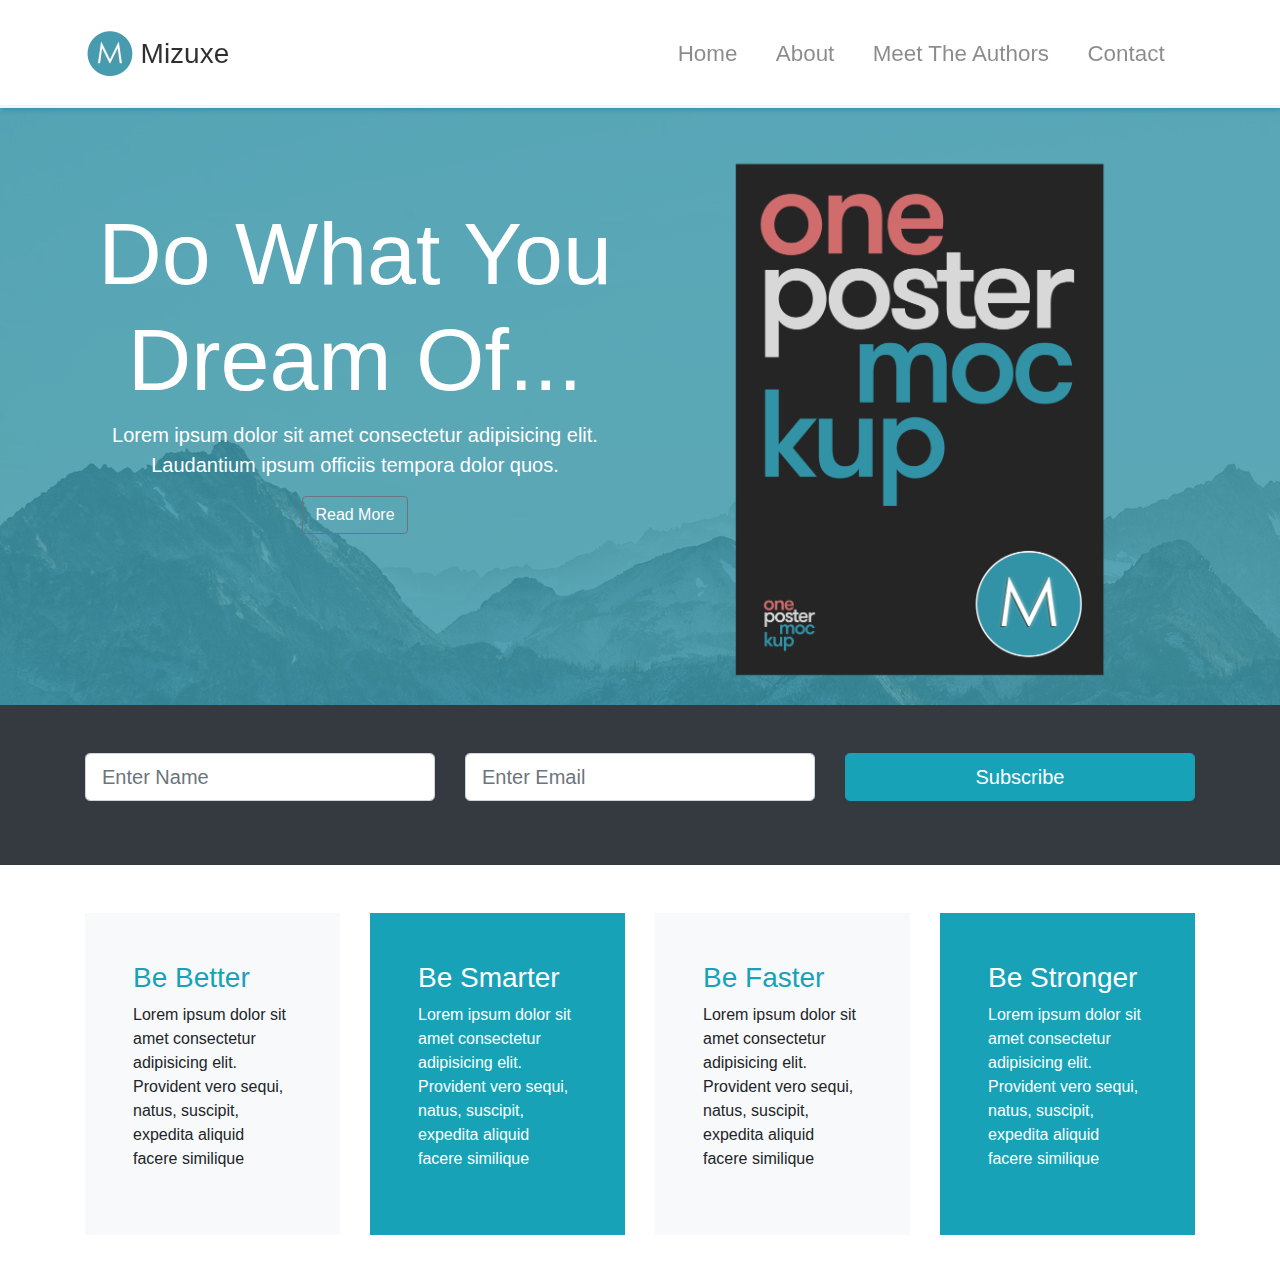
==== 2. Mizuxe Book Theme/index.html @ e7db01a5 "Mizuxe book theme is being developed." ====
<!DOCTYPE html>
<html lang="en">
  <head>
    <meta charset="UTF-8" />
    <meta name="viewport" content="width=device-width, initial-scale=1.0" />
    <meta http-equiv="X-UA-Compatible" content="ie=edge" />
    <link
      rel="stylesheet"
      href="https://use.fontawesome.com/releases/v5.0.13/css/all.css"
      integrity="sha384-DNOHZ68U8hZfKXOrtjWvjxusGo9WQnrNx2sqG0tfsghAvtVlRW3tvkXWZh58N9jp"
      crossorigin="anonymous"
    />
    <link rel="stylesheet" href="css/bootstrap.css" />
    <link rel="stylesheet" href="css/style.css" />
    <title>Bootstrap Mizuxe Book Theme</title>
  </head>

  <body data-spy="scroll" data-target="#main-nav" id="home">
    <nav class="navbar navbar-expand-md navbar-light fixed-top py-4" id="main-nav">
      <div class="container">
        <a href="#home" class="navbar-brand">
          <img src="img/mlogo.png" width="50" height="50" alt="" />
          <h3 class="d-inline align-middle">Mizuxe</h3>
        </a>
        <button class="navbar-toggler" data-toggle="collapse" data-target="#nabarCollapse">
          <span class="navbar-toggler-icon"></span>
        </button>
        <div id="navbarCollapse" class="collapse navbar-collapse">
          <ul class="navbar-nav ml-auto">
            <li class="nav-item"><a href="#home" class="nav-link">Home</a></li>
            <li class="nav-item"><a href="" class="nav-link">About</a></li>
            <li class="nav-item"><a href="" class="nav-link">Meet The Authors</a></li>
            <li class="nav-item"><a href="" class="nav-link">Contact</a></li>
          </ul>
        </div>
      </div>
    </nav>

    <!-- showcase & newsletter-->
    <section id="showcase">
      <div class="primary-overlay text-white">
        <div class="container">
          <div class="row">
            <div class="col-lg-6  text-center">
              <h1 class="display-2 mt-5 pt-5">Do What You Dream Of...</h2>
              <p class="lead">Lorem ipsum dolor sit amet consectetur adipisicing elit. Laudantium ipsum officiis tempora dolor quos.</p>
              <a href="#" class="btn btn-outline-secondary text-white"><i class="fas fa-arrow-right"></i> Read More</a>
            </div>
            <div class="col-lg-6">
              <img src="img/book.png" alt="" class="img-fluid d-none d-lg-block">
            </div>
          </div>
        </div>
      </div>
    </section>

    <section id="newsletter" class="py-5 bg-dark">
      <div class="container">
        <div class="row">
          <form></form>
          <div class="col-md-4">
            <div class="form-group">
              <input type="text" class="form-control form-control-lg" placeholder="Enter Name" />
            </div>
          </div>
          <div class="col-md-4">
            <div class="form-group">
              <input type="email" class="form-control form-control-lg" placeholder="Enter Email" />
            </div>
          </div>
          <div class="col-md-4">
            <div class="form-group">
              <input type="submit" class="btn btn-block btn-info btn-lg" value="Subscribe" />
            </div>
          </div>
        </div>
      </div>
    </section>

    <!-- Boxes section -->
    <section id="boxes" class="py-5">
      <div class="container">
        <div class="row">
          <div class="col-md-3">
            <div class="bg-light p-5">
              <h3 class="text-info">Be Better</h3>
              <p>Lorem ipsum dolor sit amet consectetur adipisicing elit. Provident vero sequi, natus, suscipit, expedita aliquid facere similique</p>
            </div>
          </div>
          <div class="col-md-3">
            <div class="bg-info p-5 text-white">
              <h3>Be Smarter</h3>
              <p>Lorem ipsum dolor sit amet consectetur adipisicing elit. Provident vero sequi, natus, suscipit, expedita aliquid facere similique</p>
            </div>
          </div>
          <div class="col-md-3">
            <div class="bg-light p-5">
              <h3 class="text-info">Be Faster</h3>
              <p>Lorem ipsum dolor sit amet consectetur adipisicing elit. Provident vero sequi, natus, suscipit, expedita aliquid facere similique</p>
            </div>
          </div>
          <div class="col-md-3">
            <div class="bg-info p-5 text-white">
              <h3>Be Stronger</h3>
              <p>Lorem ipsum dolor sit amet consectetur adipisicing elit. Provident vero sequi, natus, suscipit, expedita aliquid facere similique</p>
            </div>
          </div>
        </div>
      </div>
    </section>

    
    <script src="http://code.jquery.com/jquery-3.3.1.min.js" integrity="sha256-FgpCb/KJQlLNfOu91ta32o/NMZxltwRo8QtmkMRdAu8=" crossorigin="anonymous"></script>
    <script
      src="https://cdnjs.cloudflare.com/ajax/libs/popper.js/1.14.3/umd/popper.min.js"
      integrity="sha384-ZMP7rVo3mIykV+2+9J3UJ46jBk0WLaUAdn689aCwoqbBJiSnjAK/l8WvCWPIPm49"
      crossorigin="anonymous"
    ></script>
    <script
      src="https://stackpath.bootstrapcdn.com/bootstrap/4.1.1/js/bootstrap.min.js"
      integrity="sha384-smHYKdLADwkXOn1EmN1qk/HfnUcbVRZyYmZ4qpPea6sjB/pTJ0euyQp0Mk8ck+5T"
      crossorigin="anonymous"
    ></script>

    <script>
      // Get the current year for the copyright
      $('#year').text(new Date().getFullYear());

      // Scrolling
      $('body').scrollspy({ target: '#main-nav' });

      $('#main-nav a').on('click', function(e) {
        e.preventDefault();
        const hash = this.hash;

        if(has !== '') {
          $('html, body').animate({ scrollTop: $(hash).offset().top }, 800,function() {
            window.location.hash = hash;
          })
        }
      });
    </script>
  </body>
</html>
---- 2. Mizuxe Book Theme/css/style.css ----
body {
  margin-top: 105px; }

.navbar {
  box-shadow: 2px 2px 5px #3292a6;
  opacity: 0.9;
  background: #FFF; }
  .navbar .nav-item {
    font-size: 1.4rem;
    padding-right: 1.4rem; }

#showcase {
  position: relative;
  background: url("../img/mountains.jpg");
  min-height: 600px; }
  #showcase .primary-overlay {
    position: absolute;
    min-height: 600px;
    top: 0;
    left: 0;
    background-color: rgba(50, 146, 166, 0.8);
    width: 100%;
    height: 100%; }
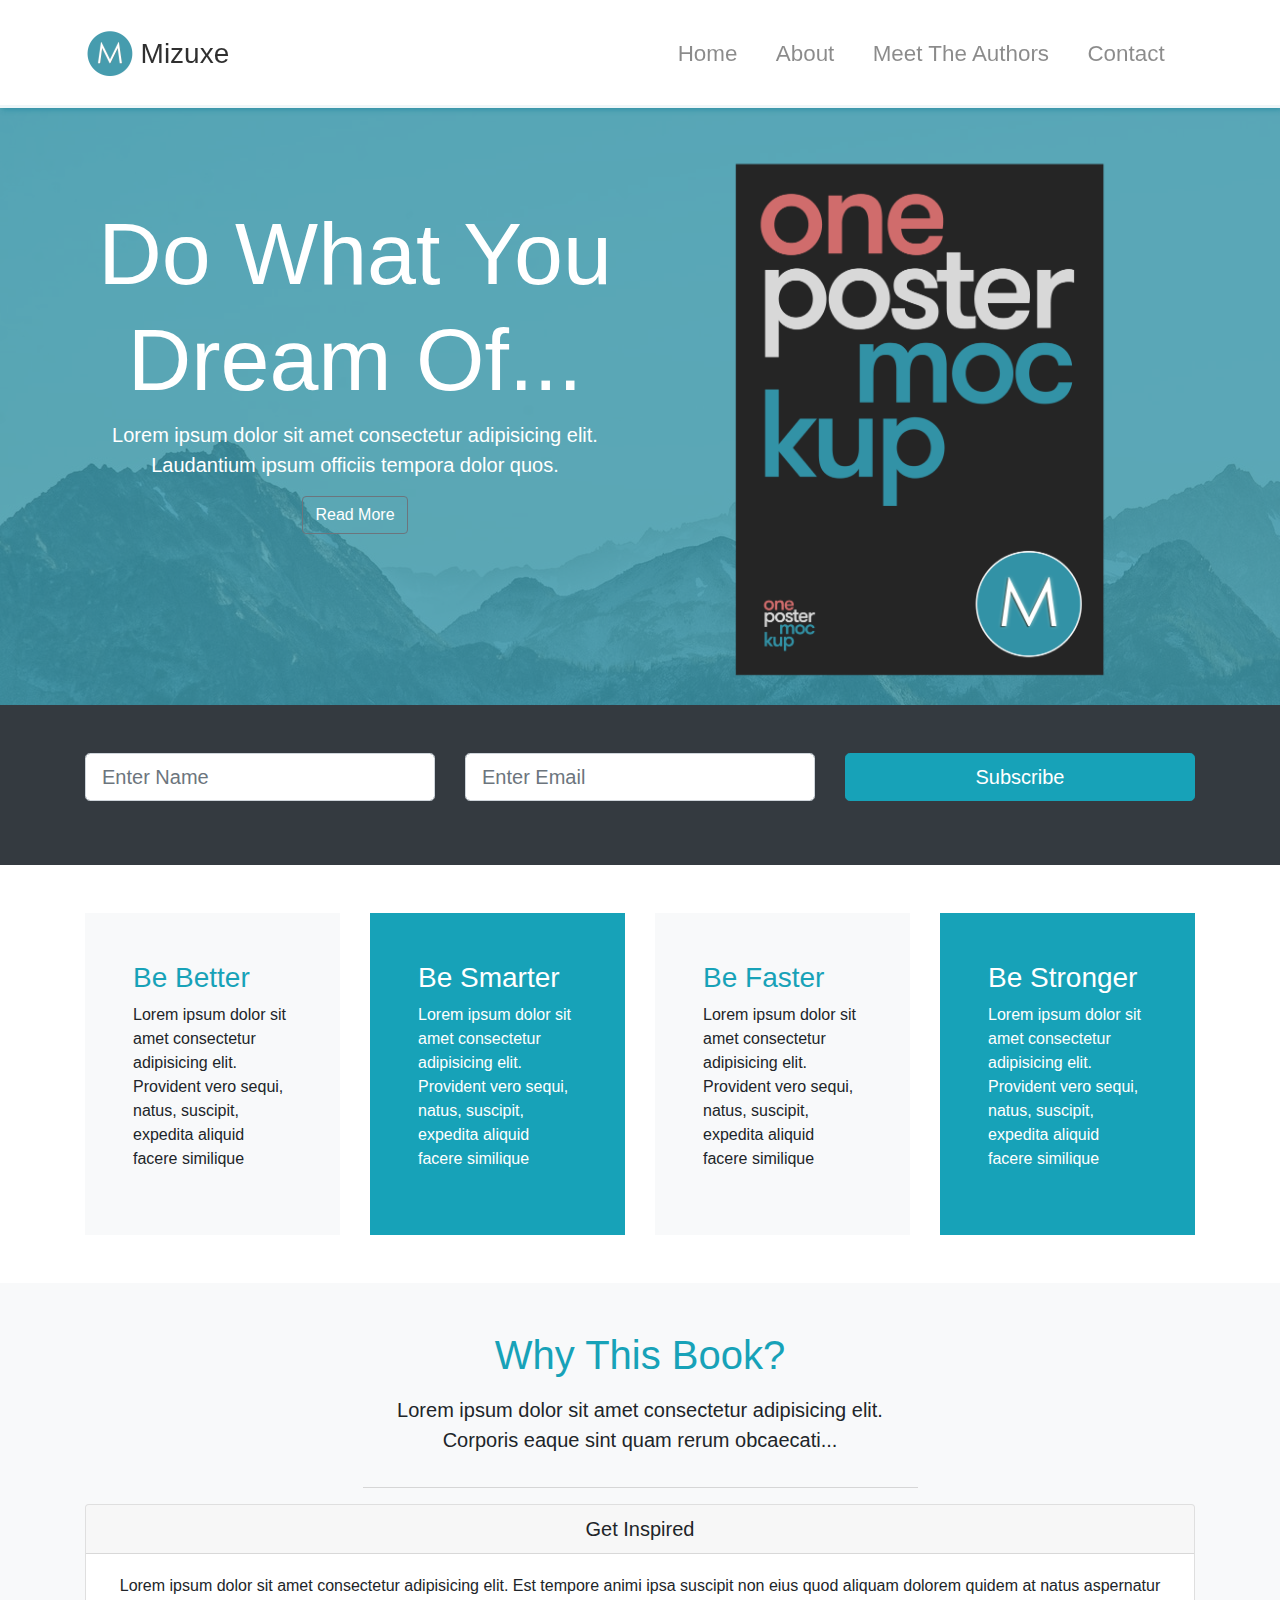
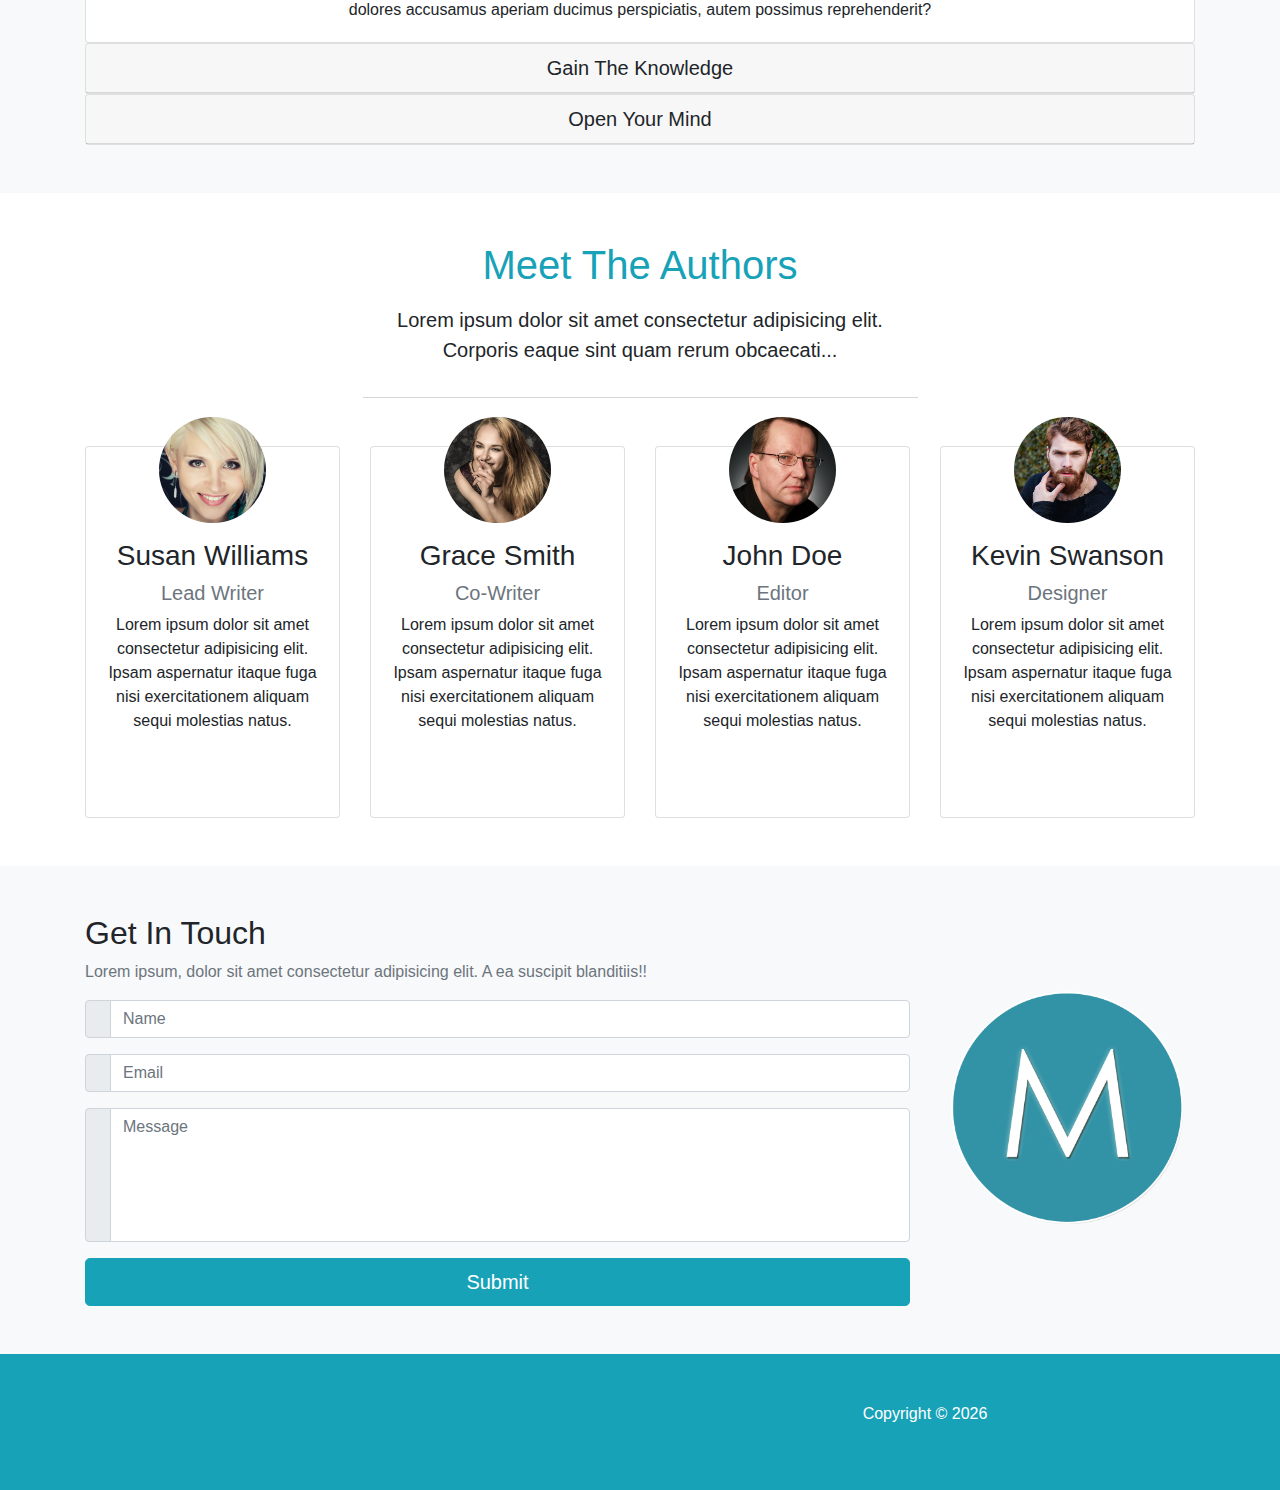
==== commit c916208f: "Mizuxe Book Theme has been done." ====
--- a/2. Mizuxe Book Theme/index.html
+++ b/2. Mizuxe Book Theme/index.html
@@ -28,9 +28,9 @@
         <div id="navbarCollapse" class="collapse navbar-collapse">
           <ul class="navbar-nav ml-auto">
             <li class="nav-item"><a href="#home" class="nav-link">Home</a></li>
-            <li class="nav-item"><a href="" class="nav-link">About</a></li>
-            <li class="nav-item"><a href="" class="nav-link">Meet The Authors</a></li>
-            <li class="nav-item"><a href="" class="nav-link">Contact</a></li>
+            <li class="nav-item"><a href="#about-section" class="nav-link">About</a></li>
+            <li class="nav-item"><a href="#author" class="nav-link">Meet The Authors</a></li>
+            <li class="nav-item"><a href="#contact-section" class="nav-link">Contact</a></li>
           </ul>
         </div>
       </div>
@@ -109,7 +109,214 @@
       </div>
     </section>
 
-    
+    <!-- About / Why Section -->
+    <section id="about-section" class="py-5 bg-light text-center">
+      <div class="container">
+        <div class="row">
+          <div class="col">
+            <div class="info-header w-50 mb-3">
+              <h1 class="text-info mb-3">Why This Book?</h1>
+              <p class="lead pb-3">Lorem ipsum dolor sit amet consectetur adipisicing elit. Corporis eaque sint quam rerum obcaecati...</p>
+            </div>
+            <div id="accordion">
+              <div class="card">
+                <div class="card-header">
+                  <h5 class="mb-0">
+                    <div data-target="#collapse1" data-toggle="collapse">
+                      <i class="fas fa-arrow-circle-down"></i> Get Inspired
+                    </div>
+                  </h5>
+                </div>
+                <div class="collapse show" id="collapse1" data-parent="#accordion">
+                  <div class="card-body">
+                    Lorem ipsum dolor sit amet consectetur adipisicing elit. Est tempore animi ipsa suscipit non eius quod aliquam dolorem quidem at natus aspernatur dolores accusamus aperiam ducimus perspiciatis, autem possimus reprehenderit?
+                  </div>
+                </div>
+              </div>
+
+              <div class="card">
+                <div class="card-header">
+                  <h5 class="mb-0">
+                    <div href="#collapse2" data-toggle="collapse" >
+                      <i class="fas fa-arrow-circle-down"></i> Gain The Knowledge
+                    </div>
+                  </h5>
+                </div>
+                <div class="collapse" id="collapse2" data-parent="#accordion">
+                  <div class="card-body">
+                    Lorem ipsum dolor sit amet consectetur adipisicing elit. Est tempore animi ipsa suscipit non eius quod aliquam dolorem quidem at natus aspernatur dolores accusamus aperiam ducimus perspiciatis, autem possimus reprehenderit?
+                  </div>
+                </div>
+              </div>
+
+              <div class="card">
+                <div class="card-header">
+                  <h5 class="mb-0">
+                    <div href="#collapse3" data-toggle="collapse">
+                      <i class="fas fa-arrow-circle-down"></i> Open Your Mind
+                    </div>
+                  </h5>
+                </div>
+                <div class="collapse" id="collapse3" data-parent="#accordion">
+                  <div class="card-body">
+                    Lorem ipsum dolor sit amet consectetur adipisicing elit. Est tempore animi ipsa suscipit non eius quod aliquam dolorem quidem at natus aspernatur dolores accusamus aperiam ducimus perspiciatis, autem possimus reprehenderit?
+                  </div>
+                </div>
+              </div>
+            </div>
+          </div>
+        </div>
+      </div>
+    </section>
+
+    <!-- Authors Section -->
+
+    <section id="author" class="my-5 text-center">
+      <div class="container">
+        <div class="row">
+          <div class="col">
+            <div class="info-header w-50 mb-5">
+              <h1 class="text-info mb-3">Meet The Authors</h1>
+              <p class="lead pb-3">Lorem ipsum dolor sit amet consectetur adipisicing elit. Corporis eaque sint quam rerum obcaecati...</p>
+            </div>
+          </div>
+        </div>
+        <div class="row">
+          <div class="col-lg-3 col-md-6">
+            <div class="card">
+              <div class="card-body">
+                <img src="img/person1.jpg" alt="" class="img-fluid rounded-circle w-50 mb-3">
+                <h3>Susan Williams</h3>
+                <h5 class="text-muted">Lead Writer</h5>
+                <p>Lorem ipsum dolor sit amet consectetur adipisicing elit. Ipsam aspernatur itaque fuga nisi exercitationem aliquam sequi molestias natus.</p>
+                <div class="d-flex justify-content-center">
+                  <div class="p-4">
+                    <a href="https://facebook.com"><i class="fab fa-facebook"></i></a>
+                  </div>
+                  <div class="p-4">
+                    <a href="https://linkedin.com"><i class="fab fa-linkedin"></i></a>
+                  </div>
+                  <div class="p-4">
+                    <a href="https://twitter.com"><i class="fab fa-twitter"></i></a>
+                  </div>
+                </div>
+              </div>
+            </div>
+          </div>
+          <div class="col-lg-3 col-md-6">
+            <div class="card">
+              <div class="card-body">
+                <img src="img/person2.jpg" alt="" class="img-fluid rounded-circle w-50 mb-3">
+                <h3>Grace Smith</h3>
+                <h5 class="text-muted">Co-Writer</h5>
+                <p>Lorem ipsum dolor sit amet consectetur adipisicing elit. Ipsam aspernatur itaque fuga nisi exercitationem aliquam sequi molestias natus.</p>
+                <div class="d-flex justify-content-center">
+                  <div class="p-4">
+                    <a href="https://facebook.com"><i class="fab fa-facebook"></i></a>
+                  </div>
+                  <div class="p-4">
+                    <a href="https://linkedin.com"><i class="fab fa-linkedin"></i></a>
+                  </div>
+                  <div class="p-4">
+                    <a href="https://twitter.com"><i class="fab fa-twitter"></i></a>
+                  </div>
+                </div>
+              </div>
+            </div>
+          </div>
+          <div class="col-lg-3 col-md-6">
+            <div class="card">
+              <div class="card-body">
+                <img src="img/person3.jpg" alt="" class="img-fluid rounded-circle w-50 mb-3">
+                <h3>John Doe</h3>
+                <h5 class="text-muted">Editor</h5>
+                <p>Lorem ipsum dolor sit amet consectetur adipisicing elit. Ipsam aspernatur itaque fuga nisi exercitationem aliquam sequi molestias natus.</p>
+                <div class="d-flex justify-content-center">
+                  <div class="p-4">
+                    <a href="https://facebook.com"><i class="fab fa-facebook"></i></a>
+                  </div>
+                  <div class="p-4">
+                    <a href="https://linkedin.com"><i class="fab fa-linkedin"></i></a>
+                  </div>
+                  <div class="p-4">
+                    <a href="https://twitter.com"><i class="fab fa-twitter"></i></a>
+                  </div>
+                </div>
+              </div>
+            </div>
+          </div>
+          <div class="col-lg-3 col-md-6">
+            <div class="card">
+              <div class="card-body">
+                <img src="img/person4.jpg" alt="" class="img-fluid rounded-circle w-50 mb-3">
+                <h3>Kevin Swanson</h3>
+                <h5 class="text-muted">Designer</h5>
+                <p>Lorem ipsum dolor sit amet consectetur adipisicing elit. Ipsam aspernatur itaque fuga nisi exercitationem aliquam sequi molestias natus.</p>
+                <div class="d-flex justify-content-center">
+                  <div class="p-4">
+                    <a href="https://facebook.com"><i class="fab fa-facebook"></i></a>
+                  </div>
+                  <div class="p-4">
+                    <a href="https://linkedin.com"><i class="fab fa-linkedin"></i></a>
+                  </div>
+                  <div class="p-4">
+                    <a href="https://twitter.com"><i class="fab fa-twitter"></i></a>
+                  </div>
+                </div>
+              </div>
+            </div>
+          </div>
+        </div>
+      </div>
+    </section>
+
+    <!-- Contact Section -->
+    <section id="contact-section" class="bg-light">
+      <div class="container">
+        <div class="row">
+          <div class="col-lg-9 my-5">
+            <h2>Get In Touch</h2>
+            <p class="text-muted">Lorem ipsum, dolor sit amet consectetur adipisicing elit. A ea suscipit blanditiis!!</p>
+            <form>
+              <div class="input-group mb-3">
+                <div class="input-group-prepend">
+                  <span class="input-group-text" id="name-icon"><i class="fas fa-user"></i></span>
+                </div>
+                <input type="text" class="form-control" placeholder="Name" aria-label="name" aria-describedby="name-icon">
+              </div>
+              <div class="input-group mb-3">
+                <div class="input-group-prepend">
+                  <span class="input-group-text" id="email-icon"><i class="fas fa-envelope"></i></span>
+                </div>
+                <input type="email" class="form-control" placeholder="Email" aria-label="email" aria-describedby="email-icon">
+              </div>
+              <div class="input-group mb-3">
+                <div class="input-group-prepend">
+                  <span class="input-group-text" id="message-icon"><i class="fas fa-pencil-alt"></i></span>
+                </div>
+                <!-- <textarea name="" id="" ></textarea> -->
+                <textarea cols="30" rows="5" resize="off" class="form-control" placeholder="Message" aria-label="message" aria-describedby="message-icon"></textarea>
+              </div>
+              <input type="submit" value="Submit" class="btn btn-info btn-block btn-lg">
+            </form>
+          </div>
+          <div class="col-lg-3 align-self-center">
+            <img src="img/mlogo.png" class="img-fluid rounded-circle" alt="">
+          </div>
+        </div>
+      </div>
+    </section>
+
+    <footer id="main-footer" class="py-5 bg-info text-white">
+      <div class="container">
+        <div class="row text-center">
+          <div class="col-md-6 ml-auto">
+            <p>Copyright &copy; <span id="year"></span></p>
+          </div>
+        </div>
+      </div>
+    </footer>
+
     <script src="http://code.jquery.com/jquery-3.3.1.min.js" integrity="sha256-FgpCb/KJQlLNfOu91ta32o/NMZxltwRo8QtmkMRdAu8=" crossorigin="anonymous"></script>
     <script
       src="https://cdnjs.cloudflare.com/ajax/libs/popper.js/1.14.3/umd/popper.min.js"
@@ -133,7 +340,7 @@
         e.preventDefault();
         const hash = this.hash;
 
-        if(has !== '') {
+        if(hash !== '') {
           $('html, body').animate({ scrollTop: $(hash).offset().top }, 800,function() {
             window.location.hash = hash;
           })
--- a/2. Mizuxe Book Theme/css/style.css
+++ b/2. Mizuxe Book Theme/css/style.css
@@ -21,3 +21,21 @@
     background-color: rgba(50, 146, 166, 0.8);
     width: 100%;
     height: 100%; }
+
+#about-section .info-header {
+  border-bottom: 1px solid #d6d6d6;
+  margin: auto; }
+
+#author .info-header {
+  border-bottom: 1px solid #d6d6d6;
+  margin: auto; }
+#author img {
+  margin-top: -50px; }
+#author .card-body:hover {
+  background: rgba(50, 146, 166, 0.8);
+  color: #fff; }
+#author .fab {
+  color: #fff; }
+
+#contact-section textarea {
+  resize: none; }
